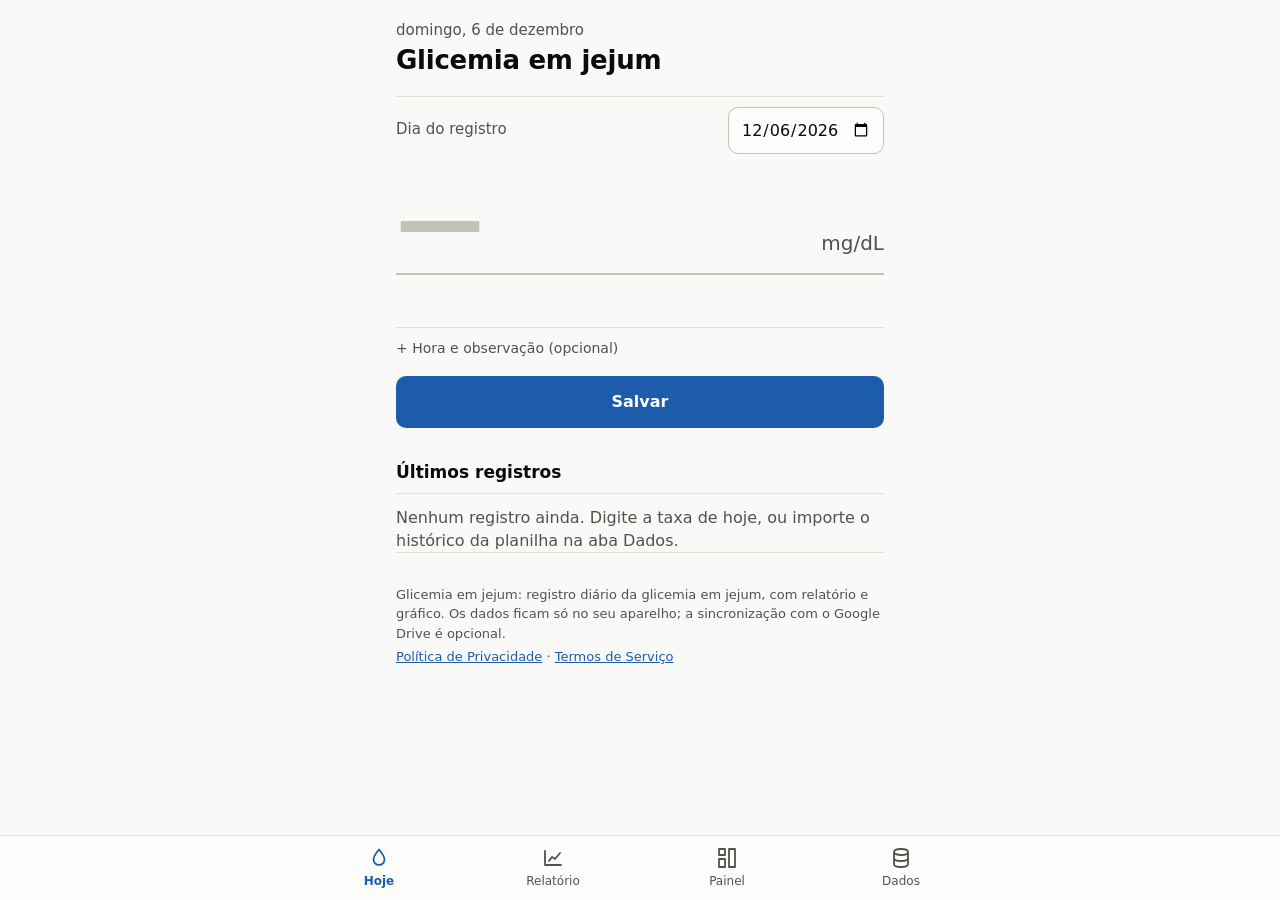
==== index.html @ 8cfc29c5 "Add files via upload" ====
<!doctype html>
<html lang="pt-BR">
<head>
<meta charset="utf-8">
<meta name="viewport" content="width=device-width, initial-scale=1, viewport-fit=cover">
<meta name="color-scheme" content="light dark">
<meta name="theme-color" content="#f9f9f7" media="(prefers-color-scheme: light)">
<meta name="theme-color" content="#0d0d0d" media="(prefers-color-scheme: dark)">
<meta name="apple-mobile-web-app-capable" content="yes">
<meta name="mobile-web-app-capable" content="yes">
<meta name="apple-mobile-web-app-title" content="Glicemia">
<meta name="apple-mobile-web-app-status-bar-style" content="default">
<link rel="manifest" href="manifest.webmanifest">
<link rel="apple-touch-icon" href="icons/icon-180.png">
<link rel="icon" type="image/png" href="icons/icon-192.png">
<link rel="stylesheet" href="style.css">
<title>Glicemia</title>
</head>
<body>

<main id="app">

  <!-- ===== HOJE ===== -->
  <section id="tela-hoje" class="tela" aria-labelledby="t-hoje">
    <header class="cab">
      <p class="cab-data" id="hoje-extenso"></p>
      <h1 id="t-hoje">Glicemia em jejum</h1>
    </header>

    <form id="form-registro" novalidate autocomplete="off">
      <div class="linha-dia">
        <label for="in-data">Dia do registro</label>
        <input type="date" id="in-data" required>
      </div>

      <div class="entrada">
        <label for="in-valor" class="so-leitor">Glicemia em jejum, em miligramas por decilitro</label>
        <input id="in-valor" type="text" inputmode="decimal" maxlength="6" placeholder="—" aria-describedby="msg-registro">
        <span class="unidade" aria-hidden="true">mg/dL</span>
      </div>

      <p id="msg-registro" class="msg-registro" role="status" aria-live="polite"></p>

      <details class="extra-dia" id="extra-dia">
        <summary>Hora e observação (opcional)</summary>
        <div class="campos-linha">
          <label for="in-hora">Hora da coleta <input type="time" id="in-hora"></label>
        </div>
        <label for="in-obs" class="so-leitor">Observação do dia</label>
        <textarea id="in-obs" rows="2" maxlength="200" placeholder="Observação do dia (ex.: comecei um remédio)"></textarea>
      </details>

      <div class="acoes">
        <button type="submit" class="botao botao-primario" id="btn-salvar">Salvar</button>
        <button type="button" class="botao botao-texto" id="btn-excluir" hidden>Excluir este dia</button>
      </div>
    </form>

    <div id="aviso-backup" class="nota-aviso" hidden>
      <p id="aviso-backup-texto"></p>
      <button type="button" class="botao botao-sec" id="btn-ir-backup">Fazer backup agora</button>
    </div>

    <button type="button" class="botao botao-texto" id="sinc-hoje" hidden></button>

    <h2 class="sub-titulo">Últimos registros</h2>
    <ol id="lista-recentes" class="recentes"></ol>
  </section>

  <!-- ===== RELATÓRIO ===== -->
  <section id="tela-relatorio" class="tela" aria-labelledby="t-rel" hidden>
    <header class="cab">
      <p class="cab-data" id="rel-subtitulo"></p>
      <h1 id="t-rel">Relatório</h1>
    </header>

    <div class="kpis">
      <div class="kpi">
        <span class="kpi-rotulo">Média geral</span>
        <span class="kpi-valor"><span id="kpi-media">—</span><small>mg/dL</small></span>
        <span class="kpi-nota" id="kpi-media-nota"></span>
      </div>
      <div class="kpi">
        <span class="kpi-rotulo">Média móvel</span>
        <span class="kpi-valor"><span id="kpi-mm">—</span><small>mg/dL</small></span>
        <span class="kpi-nota">
          <label for="sel-janela" class="so-leitor">Janela da média móvel, em dias</label>
          <select id="sel-janela">
            <option value="7">7 dias</option>
            <option value="14">14 dias</option>
            <option value="30">30 dias</option>
          </select>
          <span id="kpi-mm-nota"></span>
        </span>
      </div>
    </div>

    <div class="chips" role="group" aria-label="Período mostrado no gráfico e na tabela">
      <button type="button" class="chip" data-dias="30" aria-pressed="false">30 dias</button>
      <button type="button" class="chip" data-dias="90" aria-pressed="true">90 dias</button>
      <button type="button" class="chip" data-dias="0" aria-pressed="false">Tudo</button>
    </div>

    <figure class="grafico-fig">
      <div class="legenda" id="legenda"></div>
      <div class="grafico" id="grafico"></div>
      <figcaption id="grafico-legenda" class="so-leitor"></figcaption>
    </figure>

    <h2 class="sub-titulo">Detalhamento diário</h2>
    <div id="tabela-area"></div>
    <p class="rodape-faixas" id="rodape-faixas"></p>
  </section>

  <!-- ===== PAINEL ===== -->
  <section id="tela-painel" class="tela tela-larga" aria-labelledby="t-painel" hidden>
    <div id="painel-raiz"></div>
  </section>

  <!-- ===== DADOS ===== -->
  <section id="tela-dados" class="tela" aria-labelledby="t-dados" hidden>
    <header class="cab">
      <p class="cab-data">Guardados só neste aparelho</p>
      <h1 id="t-dados">Dados</h1>
    </header>

    <section class="bloco" aria-labelledby="h-importar">
      <h2 id="h-importar" class="sub-titulo">Importar da planilha</h2>
      <p class="dica">Na planilha, use Arquivo, Salvar como, CSV. Escolha o arquivo aqui, ou copie as linhas da planilha e cole na caixa.</p>
      <div class="campo-arquivo">
        <button type="button" class="botao botao-sec" id="btn-arq-csv">Escolher arquivo CSV</button>
        <input type="file" id="arq-csv" accept=".csv,.txt,text/csv,text/plain" hidden>
      </div>
      <label for="txt-colar" class="so-leitor">Linhas copiadas da planilha</label>
      <textarea id="txt-colar" rows="4" placeholder="Ou cole aqui as linhas copiadas da planilha"></textarea>
      <button type="button" class="botao botao-sec" id="btn-ler">Ler dados</button>

      <div id="imp-previa" hidden>
        <div class="campos-linha">
          <label>Coluna da data <select id="sel-col-data"></select></label>
          <label>Coluna da glicemia <select id="sel-col-valor"></select></label>
          <label>Importar a partir de <input type="date" id="in-inicio"></label>
        </div>
        <div class="previa-rolagem" id="previa-tabela"></div>
        <p class="dica" id="imp-resumo" role="status" aria-live="polite"></p>
        <button type="button" class="botao botao-primario" id="btn-importar">Importar</button>
      </div>
    </section>

    <section class="bloco" aria-labelledby="h-sinc">
      <h2 id="h-sinc" class="sub-titulo">Sincronizar celular e computador</h2>
      <p class="dica" id="sinc-texto"></p>
      <div class="acoes-grade">
        <button type="button" class="botao botao-primario" id="btn-sinc-ligar" hidden>Ligar sincronização</button>
        <button type="button" class="botao botao-sec" id="btn-sinc-agora" hidden>Sincronizar agora</button>
        <button type="button" class="botao botao-texto" id="btn-sinc-desligar" hidden>Desligar</button>
      </div>
      <p class="dica" id="sinc-status" role="status" aria-live="polite"></p>
      <p class="dica">Ao ligar, o app pede ao Google acesso só à pasta privada dele no seu Drive. Veja a <a href="privacidade.html">Política de Privacidade</a>.</p>
    </section>

    <section class="bloco" aria-labelledby="h-backup">
      <h2 id="h-backup" class="sub-titulo">Backup</h2>
      <p class="dica">Se o celular for perdido, trocado ou formatado, os dados vão junto. O backup é um arquivo que você guarda fora do aparelho.</p>
      <div class="acoes-grade">
        <button type="button" class="botao botao-primario" id="btn-backup">Exportar backup</button>
        <button type="button" class="botao botao-sec" id="btn-restaurar">Restaurar backup</button>
        <button type="button" class="botao botao-sec" id="btn-csv">Exportar CSV</button>
      </div>
      <input type="file" id="arq-backup" accept=".json,application/json" hidden>
      <p class="dica" id="txt-ultimo-backup"></p>
    </section>

    <section class="bloco" aria-labelledby="h-faixas">
      <h2 id="h-faixas" class="sub-titulo">Faixas de cor da tabela</h2>
      <p class="dica">Faixas usadas para colorir a tabela. Normal abaixo do limite de atenção; ajuste aqui se seu médico indicar outras.</p>
      <div class="campos-linha">
        <label>Atenção, a partir de <input type="text" inputmode="numeric" id="fx-atencao" maxlength="3"></label>
        <label>Alta, a partir de <input type="text" inputmode="numeric" id="fx-alta" maxlength="3"></label>
      </div>
      <div class="acoes-grade">
        <button type="button" class="botao botao-sec" id="btn-salvar-faixas">Salvar faixas</button>
        <button type="button" class="botao botao-texto" id="btn-faixas-padrao">Voltar ao padrão</button>
      </div>
      <p class="dica" id="msg-faixas" role="status" aria-live="polite"></p>
    </section>

    <section class="bloco" aria-labelledby="h-apagar">
      <h2 id="h-apagar" class="sub-titulo">Apagar tudo</h2>
      <p class="dica">Remove todos os registros deste aparelho. Faça o backup antes.</p>
      <button type="button" class="botao botao-perigo" id="btn-apagar">Apagar todos os dados</button>
    </section>
  </section>

  <footer class="rodape-legal">
    <p>Glicemia em jejum: registro diário da glicemia em jejum, com relatório e gráfico. Os dados ficam só no seu aparelho; a sincronização com o Google Drive é opcional.</p>
    <p><a href="privacidade.html">Política de Privacidade</a> · <a href="termos.html">Termos de Serviço</a></p>
  </footer>

</main>

<nav class="abas" aria-label="Seções do app">
  <button type="button" class="aba" data-tela="hoje" aria-current="page">
    <svg viewBox="0 0 24 24" aria-hidden="true"><path d="M12 3.5c3.3 4 5.5 6.9 5.5 9.9a5.5 5.5 0 0 1-11 0c0-3 2.2-5.900 5.500-9.900z"/></svg>
    <span>Hoje</span>
  </button>
  <button type="button" class="aba" data-tela="relatorio">
    <svg viewBox="0 0 24 24" aria-hidden="true"><path d="M4 19V5M4 19h16M8 15l3-4 3 2 5-6"/></svg>
    <span>Relatório</span>
  </button>
  <button type="button" class="aba" data-tela="painel">
    <svg viewBox="0 0 24 24" aria-hidden="true"><path d="M4 13h6v8H4zM14 3h6v18h-6zM4 3h6v6H4z"/></svg>
    <span>Painel</span>
  </button>
  <button type="button" class="aba" data-tela="dados">
    <svg viewBox="0 0 24 24" aria-hidden="true"><path d="M5 6c0-1.700 3.100-3 7-3s7 1.300 7 3-3.100 3-7 3-7-1.300-7-3zM5 6v6c0 1.700 3.100 3 7 3s7-1.300 7-3V6M5 12v6c0 1.700 3.100 3 7 3s7-1.300 7-3v-6"/></svg>
    <span>Dados</span>
  </button>
</nav>

<div id="aviso" class="aviso" role="status" aria-live="polite"></div>

<script src="config.js"></script>
<script src="logic.js"></script>
<script src="painel.js"></script>
<script src="app.js"></script>
</body>
</html>
---- style.css ----
/* Glicemia - estilos. Fontes do sistema, sem nada vindo da internet. */

:root {
  color-scheme: light dark;
  --plano: #f9f9f7;
  --superficie: #fcfcfb;
  --tinta: #0b0b0b;
  --tinta-2: #52514e;
  --regua: #e1e0d9;
  --eixo: #c3c2b7;
  --serie-1: #2a78d6;
  --serie-2: #eb6834;
  --acento: #1c5cab;
  --sobre-acento: #ffffff;
  --perigo: #b02f2f;
  --borda: rgba(11, 11, 11, 0.10);
  --st-bom: #0ca30c;
  --st-aviso: #fab219;
  --st-serio: #ec835a;
  --st-critico: #d03b3b;
  --nota-fundo: #f1efe6;
  --altura-abas: 64px;
}

@media (prefers-color-scheme: dark) {
  :root {
    --plano: #0d0d0d;
    --superficie: #1a1a19;
    --tinta: #f0efec;
    --tinta-2: #c3c2b7;
    --regua: #2c2c2a;
    --eixo: #383835;
    --serie-1: #3987e5;
    --serie-2: #d95926;
    --acento: #3987e5;
    --sobre-acento: #0b0b0b;
    --perigo: #e66767;
    --borda: rgba(255, 255, 255, 0.10);
    --nota-fundo: #23231f;
  }
}

* { box-sizing: border-box; }

html { -webkit-text-size-adjust: 100%; }

body {
  margin: 0;
  background: var(--plano);
  color: var(--tinta);
  font: 16px/1.45 system-ui, -apple-system, "Segoe UI", sans-serif;
  -webkit-tap-highlight-color: transparent;
}

#app {
  max-width: 520px;
  margin: 0 auto;
  padding: calc(env(safe-area-inset-top) + 20px) 16px calc(var(--altura-abas) + env(safe-area-inset-bottom) + 32px);
}

[hidden] { display: none !important; }

.so-leitor {
  position: absolute;
  width: 1px; height: 1px;
  overflow: hidden;
  clip: rect(0 0 0 0);
  white-space: nowrap;
}

h1 { font-size: 26px; line-height: 1.15; margin: 0; letter-spacing: -0.01em; font-weight: 650; }
.sub-titulo { font-size: 17px; font-weight: 650; margin: 32px 0 8px; }
.cab { margin-bottom: 20px; }
.cab-data { margin: 0 0 4px; color: var(--tinta-2); font-size: 15px; }
.dica { color: var(--tinta-2); font-size: 14px; margin: 4px 0 12px; }

:focus-visible { outline: 3px solid var(--serie-1); outline-offset: 2px; border-radius: 4px; }

/* ---------- Hoje ---------- */

.linha-dia {
  display: flex;
  align-items: center;
  justify-content: space-between;
  gap: 12px;
  padding: 10px 0;
  border-top: 1px solid var(--regua);
}
.linha-dia label { color: var(--tinta-2); font-size: 15px; }

input[type="date"], select, input[type="text"], textarea {
  font: inherit;
  color: var(--tinta);
  background: var(--superficie);
  border: 1px solid var(--eixo);
  border-radius: 10px;
  padding: 10px 12px;
  min-height: 44px;
}

.entrada {
  display: flex;
  align-items: baseline;
  gap: 10px;
  border-bottom: 2px solid var(--eixo);
  padding: 8px 0 4px;
}
.entrada:focus-within { border-bottom-color: var(--acento); }
.entrada input {
  flex: 1;
  min-width: 0;
  font-size: 72px;
  line-height: 1.1;
  font-weight: 600;
  font-variant-numeric: tabular-nums;
  border: 0;
  background: transparent;
  padding: 0;
  min-height: 0;
  border-radius: 0;
  color: var(--tinta);
}
.entrada input::placeholder { color: var(--eixo); }
.entrada input:focus-visible { outline: none; }
.unidade { font-size: 20px; color: var(--tinta-2); }

.msg-registro { min-height: 28px; margin: 10px 0 0; color: var(--tinta-2); font-size: 15px; }

.acoes { display: flex; align-items: center; gap: 12px; margin-top: 8px; }
.acoes-grade { display: flex; flex-wrap: wrap; gap: 10px; margin: 8px 0; }

.botao {
  font: inherit;
  font-weight: 600;
  min-height: 52px;
  padding: 0 20px;
  border-radius: 10px;
  border: 1px solid transparent;
  cursor: pointer;
}
.botao-primario { background: var(--acento); color: var(--sobre-acento); flex: 1; }
.botao-sec { background: transparent; color: var(--tinta); border-color: var(--eixo); min-height: 48px; }
.botao-texto { background: transparent; color: var(--tinta-2); text-decoration: underline; min-height: 48px; }
.botao-perigo { background: transparent; color: var(--perigo); border-color: var(--perigo); min-height: 48px; }
.botao:active { transform: translateY(1px); }
.botao[disabled] { opacity: 0.45; cursor: default; }

.nota-aviso {
  margin: 20px 0 0;
  padding: 12px 14px;
  background: var(--nota-fundo);
  border-left: 3px solid var(--st-aviso);
  border-radius: 4px;
}
.nota-aviso p { margin: 0 0 10px; font-size: 15px; }

.recentes { list-style: none; margin: 0; padding: 0; border-top: 1px solid var(--regua); }
.recentes li { border-bottom: 1px solid var(--regua); }
.recentes button {
  width: 100%;
  display: grid;
  grid-template-columns: 1fr auto auto;
  align-items: center;
  gap: 14px;
  padding: 12px 2px;
  min-height: 52px;
  background: transparent;
  border: 0;
  font: inherit;
  color: var(--tinta);
  text-align: left;
  cursor: pointer;
}
.recentes .num { font-weight: 650; font-variant-numeric: tabular-nums; }
.vazio { color: var(--tinta-2); margin: 12px 0; }

/* Faixa: forma + texto, nunca só cor */
.faixa { display: inline-flex; align-items: center; gap: 6px; font-size: 14px; white-space: nowrap; }
.faixa .ico { font-size: 12px; line-height: 1; }
.f-normal .ico { color: var(--st-bom); }
.f-atencao .ico { color: var(--st-aviso); }
.f-alta .ico { color: var(--st-critico); }

/* ---------- Relatório ---------- */

.kpis { display: grid; grid-template-columns: 1fr 1fr; border-top: 1px solid var(--regua); border-bottom: 1px solid var(--regua); }
.kpi { display: flex; flex-direction: column; gap: 2px; padding: 14px 0 14px 0; }
.kpi + .kpi { padding-left: 16px; border-left: 1px solid var(--regua); }
.kpi-rotulo { color: var(--tinta-2); font-size: 14px; }
.kpi-nota { display: flex; align-items: center; flex-wrap: wrap; gap: 4px 8px; min-height: 36px; }
.kpi-nota select { min-height: 34px; padding: 2px 6px; font-size: 14px; border-radius: 8px; }
.kpi-valor { font-size: 40px; line-height: 1.1; font-weight: 650; font-variant-numeric: tabular-nums; }
.kpi-valor small { font-size: 14px; font-weight: 400; color: var(--tinta-2); margin-left: 6px; }
.kpi-nota { color: var(--tinta-2); font-size: 13px; }

.chips { display: flex; gap: 8px; margin: 20px 0 8px; }
.chip {
  font: inherit;
  font-size: 15px;
  min-height: 44px;
  padding: 0 16px;
  border-radius: 22px;
  border: 1px solid var(--eixo);
  background: transparent;
  color: var(--tinta);
  cursor: pointer;
}
.chip[aria-pressed="true"] { background: var(--acento); color: var(--sobre-acento); border-color: var(--acento); font-weight: 600; }

.grafico-fig { margin: 8px 0 0; }
.legenda { display: flex; flex-wrap: wrap; gap: 6px 18px; font-size: 14px; color: var(--tinta); margin-bottom: 6px; }
.legenda span { display: inline-flex; align-items: center; gap: 8px; }
.marca-ponto { width: 10px; height: 10px; border-radius: 50%; background: var(--serie-1); display: inline-block; box-shadow: 0 0 0 2px var(--plano); }
.marca-linha { width: 22px; height: 0; border-top: 3px solid var(--serie-2); display: inline-block; border-radius: 2px; }
.marca-ref { width: 22px; height: 0; border-top: 1px dashed var(--tinta-2); display: inline-block; }

.grafico { position: relative; touch-action: pan-y; }
.grafico svg { display: block; width: 100%; height: auto; }
.grafico text { font: 11px system-ui, -apple-system, "Segoe UI", sans-serif; fill: var(--tinta-2); }
.grafico .rotulo-direto { fill: var(--tinta); font-weight: 600; font-size: 12px; }
.g-grade { stroke: var(--regua); stroke-width: 1; }
.g-eixo { stroke: var(--eixo); stroke-width: 1; }
.g-ref { stroke: var(--eixo); stroke-width: 1; stroke-dasharray: 4 4; }
.g-linha-dia { fill: none; stroke: var(--serie-1); stroke-width: 1.5; stroke-linejoin: round; stroke-linecap: round; opacity: 0.75; }
.g-linha-mm { fill: none; stroke: var(--serie-2); stroke-width: 2.5; stroke-linejoin: round; stroke-linecap: round; }
.g-ponto { fill: var(--serie-1); stroke: var(--superficie); stroke-width: 2; }
.g-cruz { stroke: var(--tinta-2); stroke-width: 1; }

.dica-flutuante {
  position: absolute;
  top: 0;
  pointer-events: none;
  background: var(--superficie);
  color: var(--tinta);
  border: 1px solid var(--eixo);
  border-radius: 8px;
  padding: 8px 10px;
  font-size: 13px;
  line-height: 1.4;
  min-width: 150px;
  box-shadow: 0 2px 8px rgba(0, 0, 0, 0.12);
}
.dica-flutuante strong { display: block; margin-bottom: 2px; }

.tabela { width: 100%; border-collapse: collapse; font-variant-numeric: tabular-nums; }
.tabela th {
  text-align: left;
  font-weight: 600;
  font-size: 13px;
  color: var(--tinta-2);
  padding: 8px 4px;
  border-bottom: 2px solid var(--eixo);
  position: sticky;
  top: 0;
  background: var(--plano);
}
.tabela td { padding: 11px 4px; border-bottom: 1px solid var(--regua); font-size: 15px; }
.tabela .d { color: var(--tinta-2); font-size: 13px; margin-left: 6px; }
.tabela .n { text-align: right; }
.tabela td.n.valor { font-weight: 650; }
.rodape-faixas { color: var(--tinta-2); font-size: 13px; margin-top: 12px; }

/* ---------- Dados ---------- */

.bloco { border-top: 1px solid var(--regua); margin-top: 24px; }
.bloco .sub-titulo { margin-top: 20px; }
textarea { width: 100%; resize: vertical; margin: 8px 0; font-size: 14px; }
.campos-linha { display: grid; gap: 10px; margin: 10px 0; }
.campos-linha label { display: flex; align-items: center; justify-content: space-between; gap: 12px; font-size: 15px; color: var(--tinta-2); }
.campos-linha input[type="text"] { width: 90px; text-align: right; }
.previa-rolagem { overflow-x: auto; border: 1px solid var(--regua); border-radius: 8px; margin: 8px 0; }
.previa-rolagem table { border-collapse: collapse; font-size: 13px; width: 100%; font-variant-numeric: tabular-nums; }
.previa-rolagem th, .previa-rolagem td { padding: 6px 8px; border-bottom: 1px solid var(--regua); white-space: nowrap; text-align: left; }
.previa-rolagem th { color: var(--tinta-2); font-weight: 600; }

/* ---------- Abas e aviso ---------- */

.abas {
  position: fixed;
  left: 0; right: 0; bottom: 0;
  display: flex;
  justify-content: center;
  background: var(--superficie);
  border-top: 1px solid var(--regua);
  padding-bottom: env(safe-area-inset-bottom);
  z-index: 10;
}
.aba {
  flex: 1;
  max-width: 174px;
  min-height: var(--altura-abas);
  display: flex;
  flex-direction: column;
  align-items: center;
  justify-content: center;
  gap: 3px;
  background: transparent;
  border: 0;
  font: inherit;
  font-size: 12px;
  color: var(--tinta-2);
  cursor: pointer;
}
.aba svg { width: 24px; height: 24px; fill: none; stroke: currentColor; stroke-width: 1.8; stroke-linecap: round; stroke-linejoin: round; }
.aba[aria-current="page"] { color: var(--acento); font-weight: 650; }

.aviso {
  position: fixed;
  left: 50%;
  bottom: calc(var(--altura-abas) + env(safe-area-inset-bottom) + 14px);
  transform: translate(-50%, 8px);
  max-width: min(92vw, 480px);
  background: var(--tinta);
  color: var(--plano);
  padding: 12px 16px;
  border-radius: 10px;
  font-size: 15px;
  opacity: 0;
  pointer-events: none;
  z-index: 20;
}
.aviso.mostra { opacity: 1; transform: translate(-50%, 0); transition: opacity 0.15s, transform 0.15s; }

@media (prefers-reduced-motion: reduce) {
  .aviso.mostra { transition: none; }
}

@media (min-width: 560px) {
  .entrada input { font-size: 88px; }
}

/* ---------- rodapé e páginas de texto (privacidade, termos) ---------- */

.rodape-legal { margin-top: 32px; color: var(--tinta-2); font-size: 13px; line-height: 1.5; }
.rodape-legal p { margin: 4px 0; }
.rodape-legal a, .pagina-texto a, .dica a, .cab-data a { color: var(--acento); }
.pagina-texto p, .pagina-texto li { font-size: 15px; }
.pagina-texto ul { padding-left: 20px; }
.pagina-texto li { margin: 6px 0; }
.pagina-texto code { font-size: 13px; overflow-wrap: anywhere; }

/* ---------- campos opcionais da tela Hoje ---------- */

.extra-dia { margin: 14px 0 0; border-top: 1px solid var(--regua); }
.extra-dia summary { cursor: pointer; color: var(--tinta-2); font-size: 14px; padding: 10px 0; list-style: none; }
.extra-dia summary::-webkit-details-marker { display: none; }
.extra-dia summary::before { content: "+ "; }
.extra-dia[open] summary::before { content: "– "; }
.extra-dia input[type="time"] { width: auto; }

/* ---------- aba Painel ---------- */

.tela-larga { max-width: none; }
#app:has(.tela-larga:not([hidden])) { max-width: none; }

.painel { display: grid; grid-template-columns: 1fr; gap: 16px; }
.painel-lateral { display: flex; flex-direction: column; gap: 14px; }
.painel-rotulo { font-size: 12px; text-transform: uppercase; letter-spacing: 0.04em; color: var(--tinta-2); margin: 0 0 8px; }
.painel-paginas { display: flex; flex-wrap: wrap; gap: 8px; }
.pag-btn { font-size: 14px; min-height: 42px; }

.filtros { border: 1px solid var(--regua); border-radius: 10px; padding: 0 12px; }
.filtros > summary { cursor: pointer; padding: 12px 0; font-weight: 600; font-size: 15px; }
.filtro-grupo { border: 0; padding: 0; margin: 0 0 14px; }
.filtro-grupo legend { color: var(--tinta-2); font-size: 13px; margin-bottom: 6px; padding: 0; }
.filtro-chips { display: flex; flex-wrap: wrap; gap: 6px; }
.chip.pequeno { min-height: 36px; font-size: 13px; padding: 0 12px; border-radius: 18px; }

.painel-topo { margin-bottom: 4px; }
.painel-topo h1 { font-size: 22px; }
.painel-pergunta { display: flex; flex-direction: column; gap: 2px; color: var(--tinta-2); font-size: 14px; margin: 6px 0 0; }
.painel-pergunta strong { color: var(--tinta); font-size: 13px; }

.cartoes { display: grid; grid-template-columns: 1fr 1fr; gap: 12px; margin: 16px 0; }
.cartoes.dois { grid-template-columns: 1fr 1fr; }
.cartao { border: 1px solid var(--regua); border-radius: 12px; padding: 14px; display: flex; flex-direction: column; gap: 4px; background: var(--superficie); }
.cartao .rot { color: var(--tinta-2); font-size: 13px; }
.cartao .val { font-size: 34px; font-weight: 650; font-variant-numeric: tabular-nums; line-height: 1.05; }
.cartao .val small { font-size: 13px; font-weight: 400; color: var(--tinta-2); margin-left: 5px; }
.cartao .nota { color: var(--tinta-2); font-size: 13px; }

.bloco-grafico { margin: 22px 0; }
.bloco-grafico h2 { font-size: 16px; font-weight: 650; margin: 0 0 10px; }

.barra-faixas { display: flex; height: 22px; border-radius: 6px; overflow: hidden; background: var(--regua); }
.barra-faixas span { display: block; }
.s-normal { background: var(--st-bom); }
.s-atencao { background: var(--st-aviso); }
.s-alta { background: var(--st-critico); }
.legenda-faixas { display: flex; flex-wrap: wrap; gap: 6px 16px; font-size: 13px; color: var(--tinta-2); margin: 8px 0; align-items: center; }
.legenda-faixas .un { color: var(--tinta-2); }

.marca-nota { width: 0; height: 0; border-left: 5px solid transparent; border-right: 5px solid transparent; border-bottom: 8px solid var(--tinta-2); display: inline-block; }
.m-circulo { width: 9px; height: 9px; border-radius: 50%; background: var(--st-bom); display: inline-block; }
.m-quadrado { width: 9px; height: 9px; background: var(--st-aviso); display: inline-block; }
.m-triangulo { width: 0; height: 0; border-left: 5px solid transparent; border-right: 5px solid transparent; border-bottom: 9px solid var(--st-critico); display: inline-block; }

.rolagem-x { overflow-x: auto; }
.tabela-mes th[scope="row"] { font-weight: 600; white-space: nowrap; }
.tabela-mes .c-barra { min-width: 160px; }
.tabela-mes .c-barra .barra-faixas { height: 14px; }
.tabela-mes .pcts { font-size: 11px; color: var(--tinta-2); display: block; margin-top: 3px; }
.tabela-detalhe .obs { color: var(--tinta-2); font-size: 13px; min-width: 140px; }

.grafico .banda { opacity: 0.10; }
.grafico .b-normal { fill: var(--st-bom); }
.grafico .b-atencao { fill: var(--st-aviso); }
.grafico .b-alta { fill: var(--st-critico); }
.grafico .g-ponto.grande { r: 6; }
.grafico .g-nota { fill: var(--tinta-2); }
.grafico .mk-normal { fill: var(--st-bom); }
.grafico .mk-atencao { fill: var(--st-aviso); }
.grafico .mk-alta { fill: var(--st-critico); }

@media (min-width: 900px) {
  .painel { grid-template-columns: 220px 1fr; align-items: start; }
  .painel-lateral { position: sticky; top: 16px; }
  .filtros { pointer-events: auto; }
  .cartoes { grid-template-columns: repeat(4, 1fr); }
  .cartoes.dois { grid-template-columns: repeat(3, 1fr); max-width: 760px; }
  .painel-topo h1 { font-size: 26px; }
}
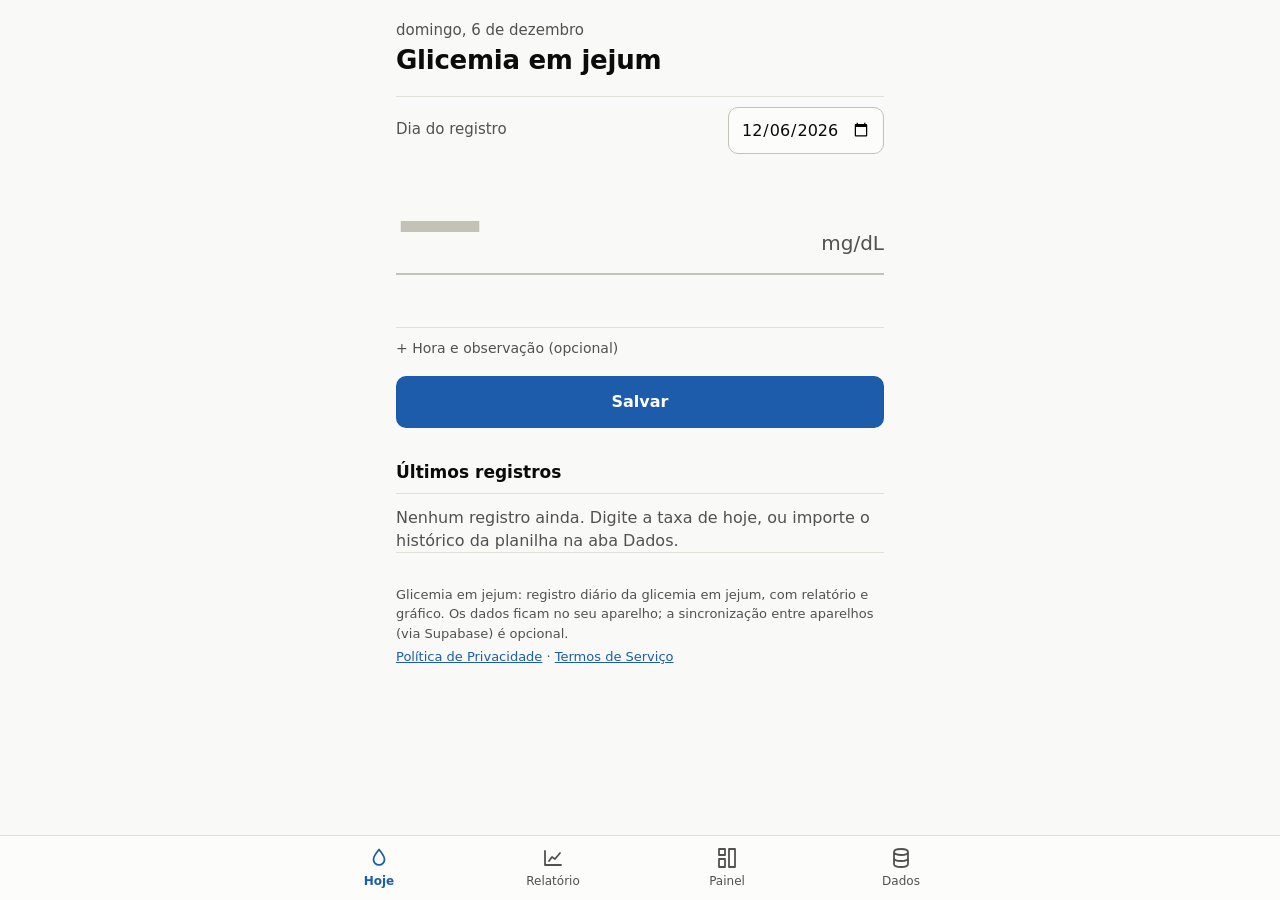
==== commit 8214ea90: "Add files via upload" ====
--- a/index.html
+++ b/index.html
@@ -150,13 +150,22 @@
     <section class="bloco" aria-labelledby="h-sinc">
       <h2 id="h-sinc" class="sub-titulo">Sincronizar celular e computador</h2>
       <p class="dica" id="sinc-texto"></p>
+      <form id="sinc-login" hidden autocomplete="on">
+        <label for="sinc-email" class="so-leitor">E-mail da conta de sincronização</label>
+        <input type="email" id="sinc-email" inputmode="email" autocomplete="username" placeholder="E-mail">
+        <label for="sinc-senha" class="so-leitor">Senha</label>
+        <input type="password" id="sinc-senha" autocomplete="current-password" placeholder="Senha (mínimo 6 caracteres)">
+        <div class="acoes-grade">
+          <button type="submit" class="botao botao-primario" id="btn-sinc-entrar">Entrar</button>
+          <button type="button" class="botao botao-sec" id="btn-sinc-criar">Criar conta</button>
+        </div>
+      </form>
       <div class="acoes-grade">
-        <button type="button" class="botao botao-primario" id="btn-sinc-ligar" hidden>Ligar sincronização</button>
-        <button type="button" class="botao botao-sec" id="btn-sinc-agora" hidden>Sincronizar agora</button>
-        <button type="button" class="botao botao-texto" id="btn-sinc-desligar" hidden>Desligar</button>
+        <button type="button" class="botao botao-primario" id="btn-sinc-agora" hidden>Sincronizar agora</button>
+        <button type="button" class="botao botao-texto" id="btn-sinc-sair" hidden>Sair</button>
       </div>
       <p class="dica" id="sinc-status" role="status" aria-live="polite"></p>
-      <p class="dica">Ao ligar, o app pede ao Google acesso só à pasta privada dele no seu Drive. Veja a <a href="privacidade.html">Política de Privacidade</a>.</p>
+      <p class="dica" id="sinc-aviso-privacidade" hidden>Seus registros ficam numa conta privada no Supabase, que só você abre com seu login. Veja a <a href="privacidade.html">Política de Privacidade</a>.</p>
     </section>
 
     <section class="bloco" aria-labelledby="h-backup">
@@ -193,7 +202,7 @@
   </section>
 
   <footer class="rodape-legal">
-    <p>Glicemia em jejum: registro diário da glicemia em jejum, com relatório e gráfico. Os dados ficam só no seu aparelho; a sincronização com o Google Drive é opcional.</p>
+    <p>Glicemia em jejum: registro diário da glicemia em jejum, com relatório e gráfico. Os dados ficam no seu aparelho; a sincronização entre aparelhos (via Supabase) é opcional.</p>
     <p><a href="privacidade.html">Política de Privacidade</a> · <a href="termos.html">Termos de Serviço</a></p>
   </footer>
 
--- a/style.css
+++ b/style.css
@@ -420,3 +420,9 @@
   .cartoes.dois { grid-template-columns: repeat(3, 1fr); max-width: 760px; }
   .painel-topo h1 { font-size: 26px; }
 }
+
+/* ---------- formulário de login da sincronização ---------- */
+
+#sinc-login { display: flex; flex-direction: column; gap: 8px; margin: 10px 0; }
+#sinc-login input { width: 100%; }
+#sinc-login .acoes-grade { margin-top: 2px; }
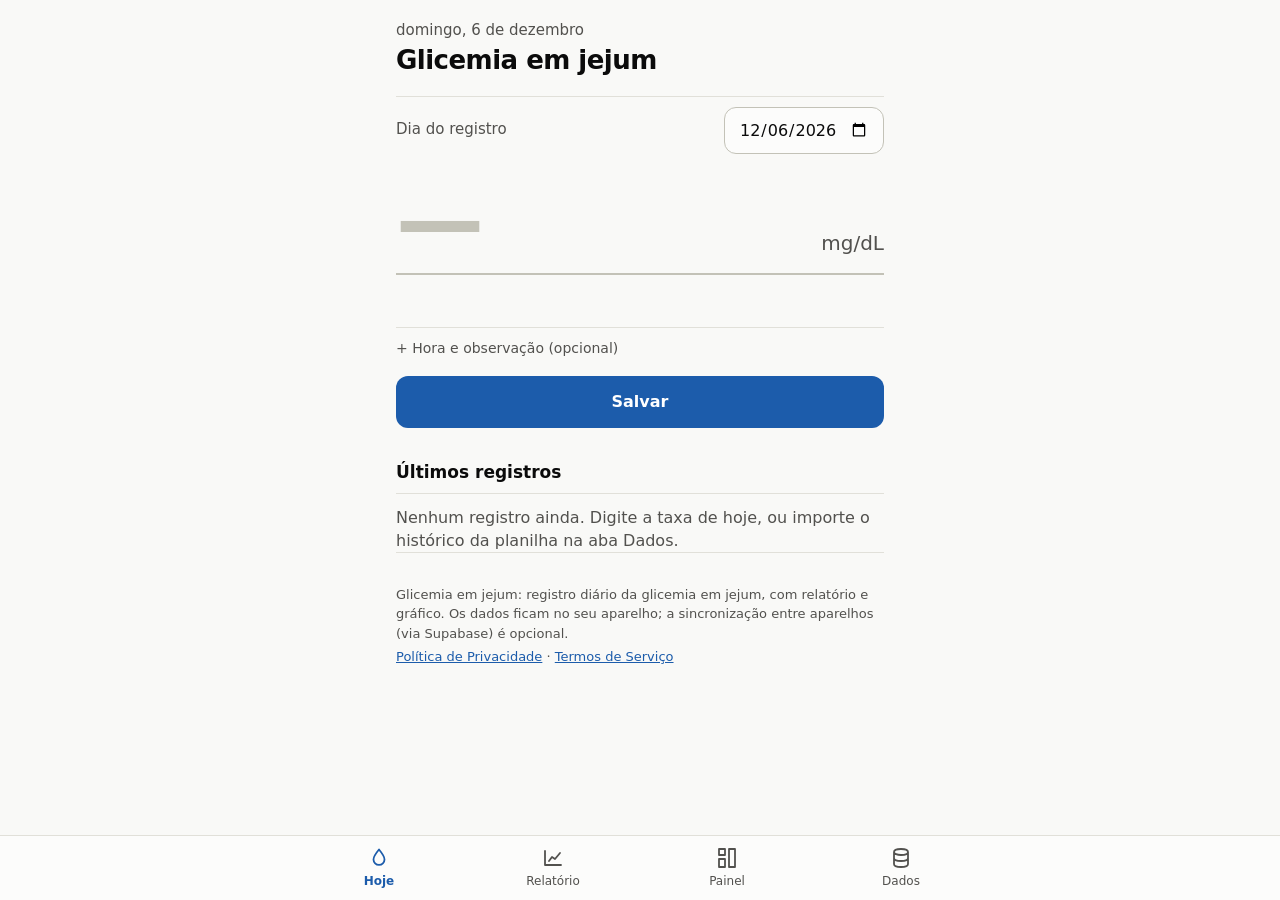
==== commit a4e87f1f: "Add files via upload" ====
--- a/index.html
+++ b/index.html
@@ -13,6 +13,10 @@
 <link rel="manifest" href="manifest.webmanifest">
 <link rel="apple-touch-icon" href="icons/icon-180.png">
 <link rel="icon" type="image/png" href="icons/icon-192.png">
+<script>
+/* Aplica o tema escolhido antes da primeira pintura, para a tela não piscar. */
+(function () { try { var o = JSON.parse(localStorage.getItem('glicemia-diaria:v1')); if (o && (o.tema === 'claro' || o.tema === 'escuro')) document.documentElement.setAttribute('data-tema', o.tema); } catch (e) {} })();
+</script>
 <link rel="stylesheet" href="style.css">
 <title>Glicemia</title>
 </head>
@@ -180,6 +184,16 @@
       <p class="dica" id="txt-ultimo-backup"></p>
     </section>
 
+    <section class="bloco" aria-labelledby="h-tema">
+      <h2 id="h-tema" class="sub-titulo">Aparência</h2>
+      <p class="dica">Automático segue o tema do aparelho. A escolha vale para todos os aparelhos com a sincronização ligada.</p>
+      <div class="chips" role="group" aria-label="Tema de cores">
+        <button type="button" class="tema-op" data-tema="auto" aria-pressed="true">Automático</button>
+        <button type="button" class="tema-op" data-tema="claro" aria-pressed="false">Claro</button>
+        <button type="button" class="tema-op" data-tema="escuro" aria-pressed="false">Escuro</button>
+      </div>
+    </section>
+
     <section class="bloco" aria-labelledby="h-faixas">
       <h2 id="h-faixas" class="sub-titulo">Faixas de cor da tabela</h2>
       <p class="dica">Faixas usadas para colorir a tabela. Normal abaixo do limite de atenção; ajuste aqui se seu médico indicar outras.</p>
--- a/style.css
+++ b/style.css
@@ -20,10 +20,14 @@
   --st-critico: #d03b3b;
   --nota-fundo: #f1efe6;
   --altura-abas: 64px;
+  --r-1: 8px;
+  --r-2: 12px;
+  --r-3: 16px;
+  --sombra-cartao: 0 1px 2px rgba(28, 92, 171, 0.08), 0 8px 24px -10px rgba(28, 92, 171, 0.22);
 }
 
 @media (prefers-color-scheme: dark) {
-  :root {
+  :root:not([data-tema="claro"]) {
     --plano: #0d0d0d;
     --superficie: #1a1a19;
     --tinta: #f0efec;
@@ -39,6 +43,23 @@
     --nota-fundo: #23231f;
   }
 }
+:root[data-tema="claro"] { color-scheme: light; }
+:root[data-tema="escuro"] {
+  color-scheme: dark;
+  --plano: #0d0d0d;
+  --superficie: #1a1a19;
+  --tinta: #f0efec;
+  --tinta-2: #c3c2b7;
+  --regua: #2c2c2a;
+  --eixo: #383835;
+  --serie-1: #3987e5;
+  --serie-2: #d95926;
+  --acento: #3987e5;
+  --sobre-acento: #0b0b0b;
+  --perigo: #e66767;
+  --borda: rgba(255, 255, 255, 0.10);
+  --nota-fundo: #23231f;
+}
 
 * { box-sizing: border-box; }
 
@@ -68,7 +89,7 @@
   white-space: nowrap;
 }
 
-h1 { font-size: 26px; line-height: 1.15; margin: 0; letter-spacing: -0.01em; font-weight: 650; }
+h1 { font-size: 26px; line-height: 1.15; margin: 0; letter-spacing: -0.02em; font-weight: 650; }
 .sub-titulo { font-size: 17px; font-weight: 650; margin: 32px 0 8px; }
 .cab { margin-bottom: 20px; }
 .cab-data { margin: 0 0 4px; color: var(--tinta-2); font-size: 15px; }
@@ -88,13 +109,13 @@
 }
 .linha-dia label { color: var(--tinta-2); font-size: 15px; }
 
-input[type="date"], select, input[type="text"], textarea {
+input[type="date"], input[type="time"], input[type="email"], input[type="password"], select, input[type="text"], textarea {
   font: inherit;
   color: var(--tinta);
   background: var(--superficie);
   border: 1px solid var(--eixo);
-  border-radius: 10px;
-  padding: 10px 12px;
+  border-radius: var(--r-2);
+  padding: 10px 14px;
   min-height: 44px;
 }
 
@@ -134,7 +155,7 @@
   font-weight: 600;
   min-height: 52px;
   padding: 0 20px;
-  border-radius: 10px;
+  border-radius: var(--r-2);
   border: 1px solid transparent;
   cursor: pointer;
 }
@@ -189,12 +210,12 @@
 .kpi-rotulo { color: var(--tinta-2); font-size: 14px; }
 .kpi-nota { display: flex; align-items: center; flex-wrap: wrap; gap: 4px 8px; min-height: 36px; }
 .kpi-nota select { min-height: 34px; padding: 2px 6px; font-size: 14px; border-radius: 8px; }
-.kpi-valor { font-size: 40px; line-height: 1.1; font-weight: 650; font-variant-numeric: tabular-nums; }
+.kpi-valor { font-size: 40px; line-height: 1.1; font-weight: 650; font-variant-numeric: tabular-nums; letter-spacing: -0.02em; }
 .kpi-valor small { font-size: 14px; font-weight: 400; color: var(--tinta-2); margin-left: 6px; }
 .kpi-nota { color: var(--tinta-2); font-size: 13px; }
 
 .chips { display: flex; gap: 8px; margin: 20px 0 8px; }
-.chip {
+.chip, .tema-op {
   font: inherit;
   font-size: 15px;
   min-height: 44px;
@@ -205,7 +226,7 @@
   color: var(--tinta);
   cursor: pointer;
 }
-.chip[aria-pressed="true"] { background: var(--acento); color: var(--sobre-acento); border-color: var(--acento); font-weight: 600; }
+.chip[aria-pressed="true"], .tema-op[aria-pressed="true"] { background: var(--acento); color: var(--sobre-acento); border-color: var(--acento); font-weight: 600; }
 
 .grafico-fig { margin: 8px 0 0; }
 .legenda { display: flex; flex-wrap: wrap; gap: 6px 18px; font-size: 14px; color: var(--tinta); margin-bottom: 6px; }
@@ -359,7 +380,7 @@
 .painel-paginas { display: flex; flex-wrap: wrap; gap: 8px; }
 .pag-btn { font-size: 14px; min-height: 42px; }
 
-.filtros { border: 1px solid var(--regua); border-radius: 10px; padding: 0 12px; }
+.filtros { border: 1px solid var(--regua); border-radius: var(--r-2); padding: 0 12px; }
 .filtros > summary { cursor: pointer; padding: 12px 0; font-weight: 600; font-size: 15px; }
 .filtro-grupo { border: 0; padding: 0; margin: 0 0 14px; }
 .filtro-grupo legend { color: var(--tinta-2); font-size: 13px; margin-bottom: 6px; padding: 0; }
@@ -373,9 +394,9 @@
 
 .cartoes { display: grid; grid-template-columns: 1fr 1fr; gap: 12px; margin: 16px 0; }
 .cartoes.dois { grid-template-columns: 1fr 1fr; }
-.cartao { border: 1px solid var(--regua); border-radius: 12px; padding: 14px; display: flex; flex-direction: column; gap: 4px; background: var(--superficie); }
+.cartao { border: 1px solid var(--regua); border-radius: var(--r-3); padding: 16px; box-shadow: var(--sombra-cartao); display: flex; flex-direction: column; gap: 4px; background: var(--superficie); }
 .cartao .rot { color: var(--tinta-2); font-size: 13px; }
-.cartao .val { font-size: 34px; font-weight: 650; font-variant-numeric: tabular-nums; line-height: 1.05; }
+.cartao .val { font-size: 34px; font-weight: 650; font-variant-numeric: tabular-nums; line-height: 1.05; letter-spacing: -0.02em; }
 .cartao .val small { font-size: 13px; font-weight: 400; color: var(--tinta-2); margin-left: 5px; }
 .cartao .nota { color: var(--tinta-2); font-size: 13px; }
 
@@ -423,6 +444,13 @@
 
 /* ---------- formulário de login da sincronização ---------- */
 
-#sinc-login { display: flex; flex-direction: column; gap: 8px; margin: 10px 0; }
-#sinc-login input { width: 100%; }
-#sinc-login .acoes-grade { margin-top: 2px; }
+#sinc-login { display: flex; flex-direction: column; gap: 14px; margin: 14px 0; padding: 28px; background: var(--superficie); border: 1px solid var(--regua); border-radius: var(--r-3); box-shadow: var(--sombra-cartao); }
+#sinc-login input { width: 100%; min-height: 48px; }
+#sinc-login .acoes-grade { margin-top: 6px; }
+@media (max-width: 380px) { #sinc-login { padding: 20px; } }
+
+/* No tema escuro não há sombra: a separação vem da camada de superfície mais a linha de 1px */
+@media (prefers-color-scheme: dark) {
+  :root:not([data-tema="claro"]) { --sombra-cartao: none; }
+}
+:root[data-tema="escuro"] { --sombra-cartao: none; }
